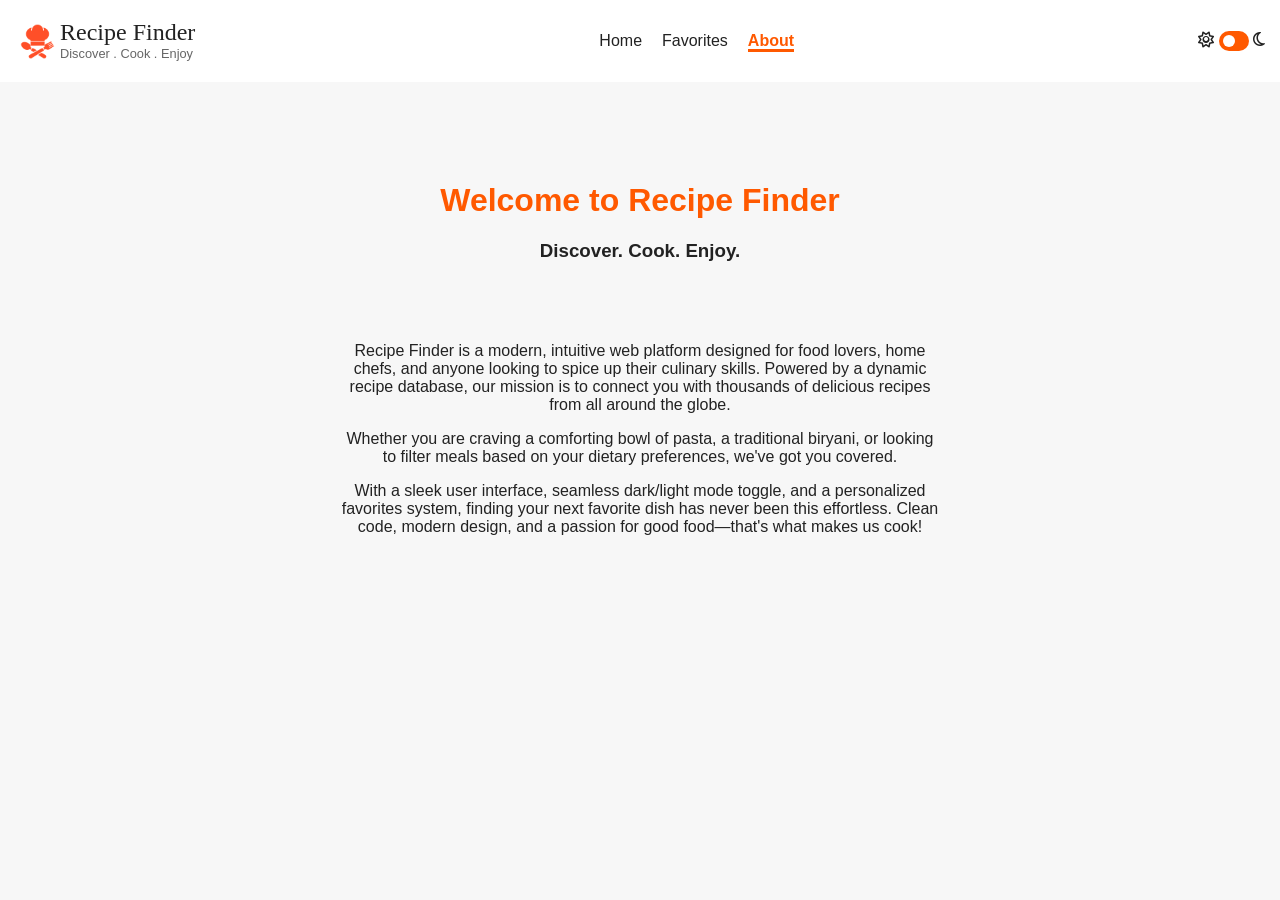
==== about.html @ 6744907f "Modal + About Page" ====
<!doctype html>
<html lang="en">
  <head>
    <meta charset="UTF-8" />
    <meta name="viewport" content="width=device-width, initial-scale=1.0" />
    <title>Recife Finder-About</title>
    <link rel="stylesheet" href="styles.css" />
    <link
      rel="stylesheet"
      href="https://cdnjs.cloudflare.com/ajax/libs/font-awesome/6.7.2/css/all.min.css"
    />
  </head>
  <body>
    <nav class="navbar">
      <div class="nav-logo-title">
        <img src="./ref/logo.png" />
        <div class="nav-title">
          <a href="index.html">Recipe Finder</a>
          <p>Discover . Cook . Enjoy</p>
        </div>
      </div>
      <ul class="nav-options">
        <li><a href="index.html" class="nav-link">Home</a></li>
        <li>
          <a href="fav.html" class="nav-link">Favorites</a>
        </li>
        <li><a href="about.html" class="nav-link active">About</a></li>
      </ul>
      <ul class="nav-options">
        <li>
          <i class="fa-regular fa-sun"></i>
          <label class="switch">
            <input type="checkbox" unchecked id="theme-toggle" />
            <span class="slider"></span>
          </label>
          <i class="fa-regular fa-moon"></i>
        </li>
      </ul>
    </nav>
    <main>
      <div class="about-div"> 
        <h1>Welcome to Recipe Finder</h1>
        <h3>Discover. Cook. Enjoy.</h3>
        <p>
          Recipe Finder is a modern, intuitive web platform designed for food
          lovers, home chefs, and anyone looking to spice up their culinary
          skills. Powered by a dynamic recipe database, our mission is to
          connect you with thousands of delicious recipes from all around the
          globe.
        </p>
        <p>
          Whether you are craving a comforting bowl of pasta, a traditional
          biryani, or looking to filter meals based on your dietary preferences,
          we've got you covered.
        </p>
        <p>
          With a sleek user interface, seamless dark/light mode toggle, and a
          personalized favorites system, finding your next favorite dish has
          never been this effortless. Clean code, modern design, and a passion
          for good food—that's what makes us cook!
        </p>
      </div>
    </main>
    <script src="./js/app.js"></script>
  </body>
</html>
---- styles.css ----
/* ===========================
   THEME VARIABLES
=========================== */

:root {
  --bg-color: #f7f7f7;
  --surface-color: #ffffff;
  --navbar-color: #ffffff;

  --text-color: #222222;
  --secondary-text: #666666;

  --accent-color: #ff5900;
  --accent-hover: #f04b00;

  --border-color: #dddddd;

  --banner-bg: linear-gradient(
    90deg,
    #fff8f4 0%,
    #ffe6d8 55%,
    #ffd4c2 100%
  );
}

body.dark {
  --bg-color: #121212;
  --surface-color: #1e1e1e;
  --navbar-color: #181818;

  --text-color: #ffffff;
  --secondary-text: #b3b3b3;

  --accent-color: #ff5900;
  --accent-hover: #ff6d1f;

  --border-color: #2d2d2d;

  --banner-bg: linear-gradient(
    90deg,
    #121212 0%,
    #1b1b1b 50%,
    #451919 100%
  );
}

/* ===========================
   GLOBAL
=========================== */

body {
  margin: 0;
  font-family: "Inter", sans-serif;
  background: var(--bg-color);
  color: var(--text-color);
}

/* ===========================
   NAVBAR
=========================== */

.navbar {
  display: flex;
  justify-content: space-between;
  align-items: center;

  padding: 15px;

  background: var(--navbar-color);
  color: var(--text-color);
}

.nav-logo-title {
  display: flex;
}

.nav-logo-title img {
  width: 45px;
  height: 45px;
}

.nav-title {
  display: flex;
  flex-direction: column;
}

.nav-title a {
  font-size: 1.5rem;
  font-family: "Lobster", cursive;
}

.nav-title p {
  font-size: 0.8rem;
  margin: 0;
  color: var(--secondary-text);
}

.nav-options {
  display: flex;
  gap: 20px;
  list-style: none;
  cursor: pointer;
}

.nav-options li a,
.nav-title a {
  text-decoration: none;
  color: var(--text-color);
}

.nav-link {
  border-bottom: 3px solid transparent;
}

.nav-link:hover {
  border-bottom-color: var(--secondary-text);
}

.nav-link.active {
  color: var(--accent-color);
  border-bottom-color: var(--accent-color);
  font-weight: 600;
}

/* ===========================
   TOGGLE SWITCH
=========================== */

.switch {
  position: relative;
  display: inline-block;
  width: 30px;
  height: 20px;
}

.switch input {
  opacity: 0;
  width: 0;
  height: 0;
}

.slider {
  position: absolute;
  inset: 0;
  cursor: pointer;
  background: var(--accent-color);
  border-radius: 30px;
}

.slider::before {
  content: "";
  position: absolute;

  width: 12px;
  height: 12px;

  left: 4px;
  bottom: 4px;

  background: white;
  border-radius: 50%;
}

input:checked + .slider {
  background: #bdbdbd;
}

input:checked + .slider::before {
  transform: translateX(10px);
}

/* ===========================
   HERO
=========================== */

.hero {
  padding: 50px 40px;
}

.hero h1 {
  margin: 0;
  font-size: 3rem;
  color: var(--text-color);
}

.hero h1 span {
  color: var(--accent-color);
}

.hero #p-1,
.hero #p-2 {
  color: var(--secondary-text);
  font-size: 1rem;
  font-weight: 600;
}

.hero #p-1 {
  margin: 20px 0 0;
}

.hero #p-2 {
  margin: 0 0 20px;
}

/* ===========================
   SEARCH
=========================== */

.search {
  display: flex;
  justify-content: space-between;
  align-items: center;

  width: 430px;

  padding: 2px 0 2px 12px;

  border: 1px solid var(--border-color);
  border-radius: 30px;

  background: var(--surface-color);
}

.search i {
  color: var(--secondary-text);
}

.search input {
  width: 300px;
  border: none;
  outline: none;
  background: transparent;
  color: var(--text-color);
}

.search input::placeholder {
  color: var(--secondary-text);
}

.search button {
  padding: 12px 28px;

  border: none;
  border-radius: 30px;

  background: var(--accent-color);
  color: white;

  font-weight: 600;
  cursor: pointer;
}

.search button:hover {
  background: var(--accent-hover);
}

/* ===========================
   BANNER
=========================== */

.banner {
  display: flex;
  justify-content: space-between;

  height: 350px;

  background: var(--banner-bg);
}


/* ===========================
   CARDS
=========================== */

.popular-cards{
    display: flex;
    flex-direction: column;
    justify-content: center;
}

.popular-cards h3{
    margin: 50px 0 20px 30px;
    padding: 0;
}

.cards {
  display: flex;
  justify-content: space-around;
  flex-wrap: wrap;
  gap: 20px;

  padding: 0px 30px 50px;

  background: var(--bg-color);
}

/* ===========================
   CARD
=========================== */

.card {
  width: 300px;

  padding: 15px;

  background: var(--surface-color);
  color: var(--text-color);

  border: 1px solid var(--border-color);
  border-radius: 18px;

  display: flex;
  flex-direction: column;
  justify-content: space-between;
}

.card h1 {
  margin: 12px 0 8px;
  font-size: 1.5rem;
}

.card p {
  margin: 5px 0;
  color: var(--secondary-text);
}

.card button{
  border-radius: 20px;
  border-color: var(--accent-hover);
  background-color: var(--surface-color);
  color: var(--accent-color);
  align-self: center;
}

/* ===========================
   CARD IMAGE
=========================== */

.card .img-btn {
  position: relative;
}

.img-btn img {
  width: 100%;
  height: 200px;

  display: block;

  object-fit: cover;

  border: 1px solid var(--border-color);
  border-radius: 12px;
}

/* ===========================
   HEART BUTTON
=========================== */

.img-btn button {
  position: absolute;

  top: 10px;
  right: 10px;

  width: 40px;
  height: 40px;

  border: none;
  border-radius: 50%;

  cursor: pointer;

  background: var(--surface-color);
  color: var(--secondary-text);

  font-size: 18px;
}

.img-btn button:hover {
  color: var(--accent-color);
}

/* ===========================
   RECIPE INFO
=========================== */

.cuisine {
  color: var(--accent-color);
  font-weight: 600;
}

.rating {
  color: #f4b400;
  font-weight: 600;
}

.duration,
.difficulty {
  color: var(--secondary-text);
}

/* ===========================
   CUISINE BROWSER
=========================== */

.cuisine-browser {
  padding: 40px;
  background: var(--bg-color);
}

.cuisine-browser h3 {
  margin-bottom: 20px;
  color: var(--text-color);
}

.cuisine-browser > div {
  display: flex;
  flex-wrap: wrap;
  gap: 15px;
}

.cuisine-btn {
  display: flex;
  align-items: center;
  gap: 10px;

  padding: 10px 15px;

  border: 1px solid var(--border-color);
  border-radius: 10px;

  background: var(--surface-color);
  color: var(--text-color);

  cursor: pointer;
}

.cuisine-btn img {
  width: 40px;
  height: 40px;

  object-fit: cover;
  border-radius: 50%;
}

/* ===========================
   BUTTONS
=========================== */

button {
  font-family: inherit;
}

input {
  font-family: inherit;
}


/* ===========================
   FILTER
=========================== */

.filter{
  display: flex;
  flex-direction: column;
  justify-content: space-between;
  padding: 40px;

  width: 300px;

  background: var(--surface-color);
  color: var(--text-color);

  border: 1px solid var(--border-color);
  border-radius: 18px;

  margin: 20px 0;
}

.filter h3{
    color: var(--accent-color);
}

.filter div{
    display: flex;
    flex-direction: column;
    gap: 5px;
}

.filter div label{
    font-weight: bold;
}

.filter select{
    background-color: var(--surface-color);
    color: var(--secondary-text);
    border-color: var(--border-color);
}

.filter button{
    border-radius: 20px;
    border-color: var(--accent-hover);
    background-color: var(--surface-color);
    color: var(--text-color);
}


/* ==============================
   COONTENT
===============================*/
.content{
    display: flex;
}


/* ==============================
   ABOUT - DIV
===============================*/
.about-div{
  width: min(600px, 90%);
  margin: 100px auto 0;
  text-align: center;
}

.about-div h1{
  color: var(--accent-color);
}

.about-div h3{
  color: var(--text-color);
  margin-bottom: 80px;
}


/* ==============================
   MODAL
===============================*/
.modal {
  /*display: none;*/
  position: fixed;
  inset: 0;
  justify-content: center;
  align-items: center;
  z-index: 1000;
}

.modal-content {
  background: var(--bg-color);
  width: 600px;
  max-width: 90%;
  max-height: 90vh;
  overflow-y: auto;
  padding: 20px;
  border-radius: 10px;
  position: relative;
}

.close-btn {
  position: absolute;
  top: 10px;
  right: 15px;
  font-size: 28px;
  cursor: pointer;
}

#modalRecipeImg {
  width: 100%;
  border-radius: 10px;
  margin: 15px 0;
}
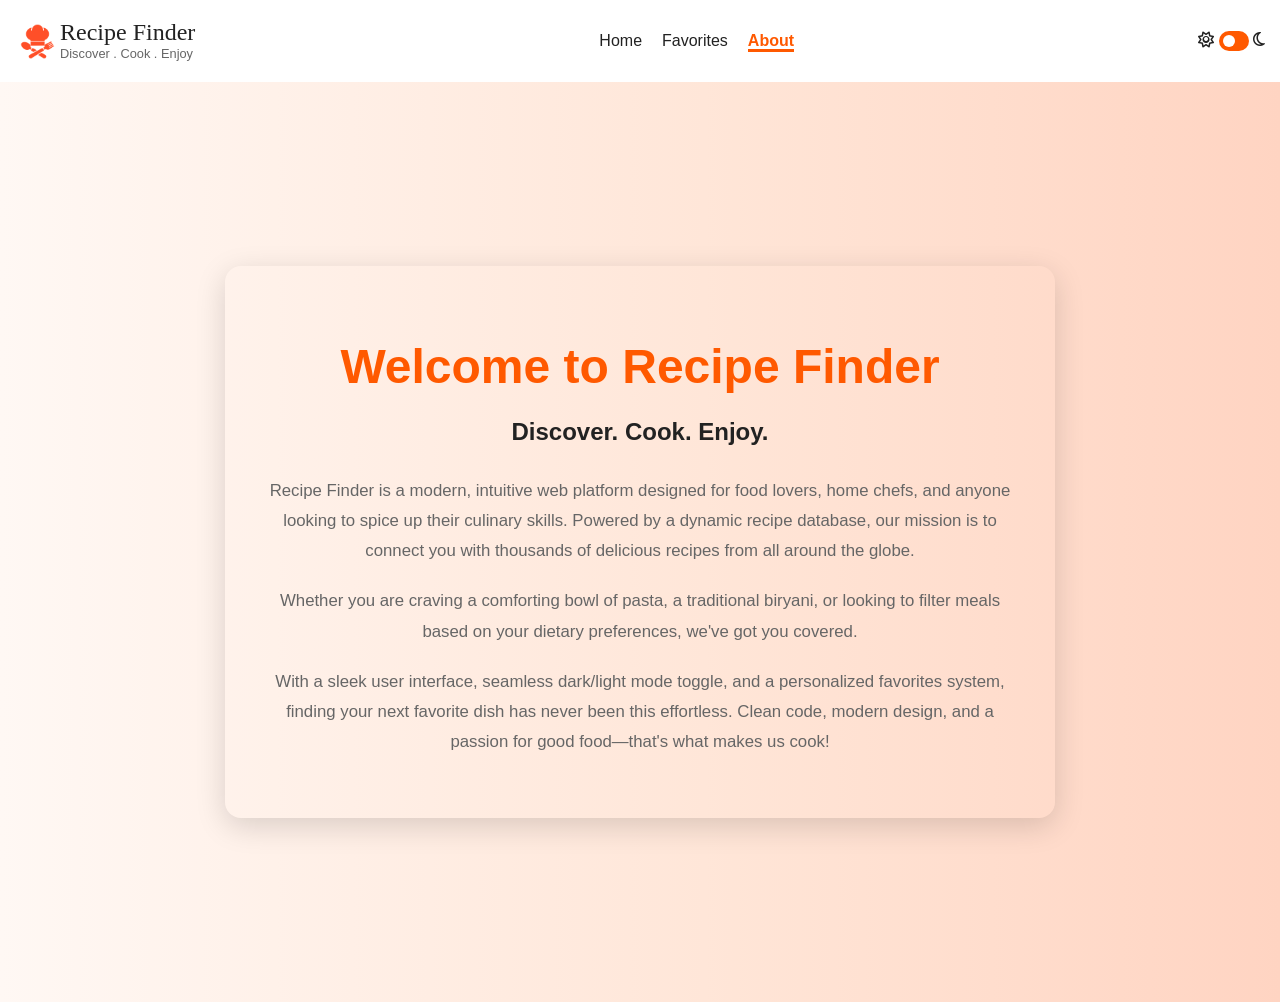
==== commit bc02e37b: "search functionality" ====
--- a/about.html
+++ b/about.html
@@ -4,7 +4,7 @@
     <meta charset="UTF-8" />
     <meta name="viewport" content="width=device-width, initial-scale=1.0" />
     <title>Recife Finder-About</title>
-    <link rel="stylesheet" href="styles.css" />
+    <link rel="stylesheet" href="./css/styles.css" />
     <link
       rel="stylesheet"
       href="https://cdnjs.cloudflare.com/ajax/libs/font-awesome/6.7.2/css/all.min.css"
@@ -37,8 +37,8 @@
         </li>
       </ul>
     </nav>
-    <main>
-      <div class="about-div"> 
+    <main class="abt">
+      <div class="about-div">
         <h1>Welcome to Recipe Finder</h1>
         <h3>Discover. Cook. Enjoy.</h3>
         <p>
--- a/css/styles.css
+++ b/css/styles.css
@@ -0,0 +1,664 @@
+
+/* ===========================
+   THEME VARIABLES
+=========================== */
+
+:root {
+  --bg-color: #f7f7f7;
+  --surface-color: #ffffff;
+  --navbar-color: #ffffff;
+
+  --text-color: #222222;
+  --secondary-text: #666666;
+
+  --accent-color: #ff5900;
+  --accent-hover: #f04b00;
+
+  --border-color: #dddddd;
+
+  --banner-bg: linear-gradient(
+    90deg,
+    #fff8f4 0%,
+    #ffe6d8 55%,
+    #ffd4c2 100%
+  );
+}
+
+body.dark {
+  --bg-color: #121212;
+  --surface-color: #1e1e1e;
+  --navbar-color: #181818;
+
+  --text-color: #ffffff;
+  --secondary-text: #b3b3b3;
+
+  --accent-color: #ff5900;
+  --accent-hover: #ff6d1f;
+
+  --border-color: #2d2d2d;
+
+  --banner-bg: linear-gradient(
+    90deg,
+    #121212 0%,
+    #1b1b1b 50%,
+    #451919 100%
+  );
+}
+
+
+/* ==============================
+   ABOUT - PAGE
+===============================*/
+.abt{
+    min-height: calc(100vh - 80px);
+    display: flex;
+    justify-content: center;
+    align-items: center;
+    padding: 50px 20px;
+    background: var(--banner-bg);
+}
+
+.about-div{
+    width: min(750px, 90%);
+    text-align: center;
+    background: var(--card-bg);
+    padding: 40px;
+    border-radius: 16px;
+    box-shadow: 0 8px 30px rgba(0,0,0,.15);
+}
+
+.about-div h1{
+    color: var(--accent-color);
+    font-size: 3rem;
+    margin-bottom: 15px;
+}
+
+.about-div h3{
+    color: var(--text-color);
+    margin-bottom: 30px;
+    font-size: 1.5rem;
+}
+
+.about-div p{
+    color: var(--secondary-text);
+    line-height: 1.8;
+    margin-bottom: 20px;
+    font-size: 1.05rem;
+}
+
+
+/* ===========================
+   HOME PAGE
+=========================== */
+
+/* ===========================
+   GLOBAL
+=========================== */
+
+body {
+  margin: 0;
+  font-family: "Inter", sans-serif;
+  background: var(--bg-color);
+  color: var(--text-color);
+}
+
+/* ===========================
+   NAVBAR
+=========================== */
+
+.navbar {
+  display: flex;
+  justify-content: space-between;
+  align-items: center;
+
+  padding: 15px;
+
+  background: var(--navbar-color);
+  color: var(--text-color);
+}
+
+.nav-logo-title {
+  display: flex;
+}
+
+.nav-logo-title img {
+  width: 45px;
+  height: 45px;
+}
+
+.nav-title {
+  display: flex;
+  flex-direction: column;
+}
+
+.nav-title a {
+  font-size: 1.5rem;
+  font-family: "Lobster", cursive;
+}
+
+.nav-title p {
+  font-size: 0.8rem;
+  margin: 0;
+  color: var(--secondary-text);
+}
+
+.nav-options {
+  display: flex;
+  gap: 20px;
+  list-style: none;
+  cursor: pointer;
+}
+
+.nav-options li a,
+.nav-title a {
+  text-decoration: none;
+  color: var(--text-color);
+}
+
+.nav-link {
+  border-bottom: 3px solid transparent;
+}
+
+.nav-link:hover {
+  border-bottom-color: var(--secondary-text);
+}
+
+.nav-link.active {
+  color: var(--accent-color);
+  border-bottom-color: var(--accent-color);
+  font-weight: 600;
+}
+
+/* ===========================
+   TOGGLE SWITCH
+=========================== */
+
+.switch {
+  position: relative;
+  display: inline-block;
+  width: 30px;
+  height: 20px;
+}
+
+.switch input {
+  opacity: 0;
+  width: 0;
+  height: 0;
+}
+
+.slider {
+  position: absolute;
+  inset: 0;
+  cursor: pointer;
+  background: var(--accent-color);
+  border-radius: 30px;
+}
+
+.slider::before {
+  content: "";
+  position: absolute;
+
+  width: 12px;
+  height: 12px;
+
+  left: 4px;
+  bottom: 4px;
+
+  background: white;
+  border-radius: 50%;
+}
+
+input:checked + .slider {
+  background: #bdbdbd;
+}
+
+input:checked + .slider::before {
+  transform: translateX(10px);
+}
+
+/* ===========================
+   HERO
+=========================== */
+
+.hero {
+  padding: 50px 40px;
+}
+
+.hero h1 {
+  margin: 0;
+  font-size: 3rem;
+  color: var(--text-color);
+}
+
+.hero h1 span {
+  color: var(--accent-color);
+}
+
+.hero #p-1,
+.hero #p-2 {
+  color: var(--secondary-text);
+  font-size: 1rem;
+  font-weight: 600;
+}
+
+.hero #p-1 {
+  margin: 20px 0 0;
+}
+
+.hero #p-2 {
+  margin: 0 0 20px;
+}
+
+/* ===========================
+   SEARCH
+=========================== */
+
+.search {
+  display: flex;
+  justify-content: space-between;
+  align-items: center;
+
+  width: 430px;
+
+  padding: 2px 0 2px 12px;
+
+  border: 1px solid var(--border-color);
+  border-radius: 30px;
+
+  background: var(--surface-color);
+}
+
+.search i {
+  color: var(--secondary-text);
+}
+
+.search input {
+  width: 300px;
+  border: none;
+  outline: none;
+  background: transparent;
+  color: var(--text-color);
+}
+
+.search input::placeholder {
+  color: var(--secondary-text);
+}
+
+.search button {
+  padding: 12px 28px;
+
+  border: none;
+  border-radius: 30px;
+
+  background: var(--accent-color);
+  color: white;
+
+  font-weight: 600;
+  cursor: pointer;
+}
+
+.search button:hover {
+  background: var(--accent-hover);
+}
+
+/* ===========================
+   BANNER
+=========================== */
+
+.banner {
+  display: flex;
+  justify-content: space-between;
+
+  height: 350px;
+
+  background: var(--banner-bg);
+}
+
+
+/* ===========================
+   CARDS
+=========================== */
+
+.popular-cards{
+    display: flex;
+    flex-direction: column;
+    justify-content: center;
+}
+
+.popular-cards h3{
+    margin: 50px 0 20px 30px;
+    padding: 0;
+}
+
+.cards {
+
+  padding: 0px 30px 50px;
+
+  background: var(--bg-color);
+
+  display: grid;
+  grid-template-columns: repeat(auto-fit,minmax(280px,1fr));
+  gap: 25px;
+}
+
+/* ===========================
+   CARD
+=========================== */
+
+.card {
+
+  width:100%;
+  max-width:300px;
+
+  padding:15px;
+  background:var(--surface-color);
+  color:var(--text-color);
+
+  border:1px solid var(--border-color);
+  border-radius:18px;
+
+  display:flex;
+  flex-direction:column;
+}
+
+.card h1 {
+  margin: 12px 0 8px;
+  font-size: 1.5rem;
+}
+
+.card p {
+  margin: 5px 0;
+  color: var(--secondary-text);
+}
+
+.card button{
+  border-radius: 20px;
+  border-color: var(--accent-hover);
+  background-color: var(--surface-color);
+  color: var(--accent-color);
+  align-self: center;
+}
+
+/* ===========================
+   CARD IMAGE
+=========================== */
+
+.card .img-btn {
+  position: relative;
+}
+
+.img-btn img {
+  width: 100%;
+  height: 200px;
+
+  display: block;
+
+  object-fit: cover;
+
+  border: 1px solid var(--border-color);
+  border-radius: 12px;
+}
+
+/* ===========================
+   HEART BUTTON
+=========================== */
+
+.img-btn button {
+  position: absolute;
+
+  top: 10px;
+  right: 10px;
+
+  width: 40px;
+  height: 40px;
+
+  border: none;
+  border-radius: 50%;
+
+  cursor: pointer;
+
+  background: var(--surface-color);
+  color: var(--secondary-text);
+
+  font-size: 18px;
+}
+
+.img-btn button:hover {
+  color: var(--accent-color);
+}
+
+/* ===========================
+   RECIPE INFO
+=========================== */
+
+.cuisine {
+  color: var(--accent-color);
+  font-weight: 600;
+}
+
+.rating {
+  color: #f4b400;
+  font-weight: 600;
+}
+
+.duration,
+.difficulty {
+  color: var(--secondary-text);
+}
+
+/* ===========================
+   CUISINE BROWSER
+=========================== */
+
+.cuisine-browser {
+  padding: 40px;
+  background: var(--bg-color);
+}
+
+.cuisine-browser h3 {
+  margin-bottom: 20px;
+  color: var(--text-color);
+}
+
+.cuisine-browser > div {
+  display: flex;
+  flex-wrap: wrap;
+  gap: 15px;
+}
+
+.cuisine-btn {
+  display: flex;
+  align-items: center;
+  gap: 10px;
+
+  padding: 10px 15px;
+
+  border: 1px solid var(--border-color);
+  border-radius: 10px;
+
+  background: var(--surface-color);
+  color: var(--text-color);
+
+  cursor: pointer;
+}
+
+.cuisine-btn img {
+  width: 40px;
+  height: 40px;
+
+  object-fit: cover;
+  border-radius: 50%;
+}
+
+/* ===========================
+   BUTTONS
+=========================== */
+
+button {
+  font-family: inherit;
+}
+
+input {
+  font-family: inherit;
+}
+
+
+/* ===========================
+   FILTER
+=========================== */
+
+.filter{
+  display:flex;
+  flex-direction:column;
+  gap:20px;
+
+  padding:35px;
+
+  background:var(--surface-color);
+
+  border:1px solid var(--border-color);
+  border-radius:18px;
+
+  position:sticky;
+  top:20px;
+
+  height:fit-content;
+}
+
+.filter h3{
+  color: var(--accent-color);
+  margin-bottom:10px;
+}
+
+.filter div{
+  display: flex;
+  flex-direction: column;
+  gap: 8px;
+}
+
+.filter div label{
+  font-weight: bold;
+}
+
+.filter select{
+  padding:8px;
+  background-color: var(--surface-color);
+  color: var(--secondary-text);
+  border-color: var(--border-color);
+}
+
+.filter button{
+    border-radius: 20px;
+    border-color: var(--accent-hover);
+    background-color: var(--surface-color);
+    color: var(--text-color);
+    padding:10px;
+}
+
+
+/* ==============================
+   COONTENT
+===============================*/
+.content {
+  display: grid;
+    grid-template-columns: 3fr 1fr;
+    gap: 30px;
+
+    width: 95%;
+    margin: 30px auto;
+    align-items: start;
+}
+
+
+
+
+/* ==============================
+   SUGGESTION BOX
+===============================*/
+
+.suggestion-box {
+  width: 100%;
+  background: white;
+  border-radius: 8px;
+  margin-top: 5px;
+  overflow: hidden;
+}
+
+.suggestion-item {
+  padding: 10px 15px;
+  cursor: pointer;
+  color: var(--text-color);
+  background-color: var(--surface-color);
+}
+
+.suggestion-item:hover {
+  background: #f2f2f2;
+}
+
+.searched-card{
+  display: none;
+}
+
+.searched-card.active{
+    display:flex;
+    justify-content:center;
+}
+
+
+
+
+/* ==============================
+   MODAL
+===============================*/
+.modal {
+  display: none;
+  position: fixed;
+  inset: 0;
+  justify-content: center;
+  align-items: center;
+  z-index: 1000;
+  backdrop-filter: blur(6px);
+}
+
+.modal-content {
+  background: var(--bg-color);
+  width: 700px;
+  max-width: 90%;
+  max-height: 90vh;
+  overflow-y: auto;
+  padding: 20px;
+  border-radius: 10px;
+  position: relative;
+  animation:popup .3s ease;
+}
+
+@keyframes popup{
+    from{
+        transform:scale(.8);
+        opacity:0;
+    }
+    to{
+        transform:scale(1);
+        opacity:1;
+    }
+}
+
+.close-btn {
+  position: absolute;
+  top: 10px;
+  right: 15px;
+  font-size: 28px;
+  cursor: pointer;
+}
+
+#modalBody h2{
+  color: var(--accent-color);
+}
+
+#modalRecipeImg {
+  width: 100%;
+  border-radius: 10px;
+  margin: 15px 0;    
+  max-height: 300px;
+  object-fit: cover;
+}
